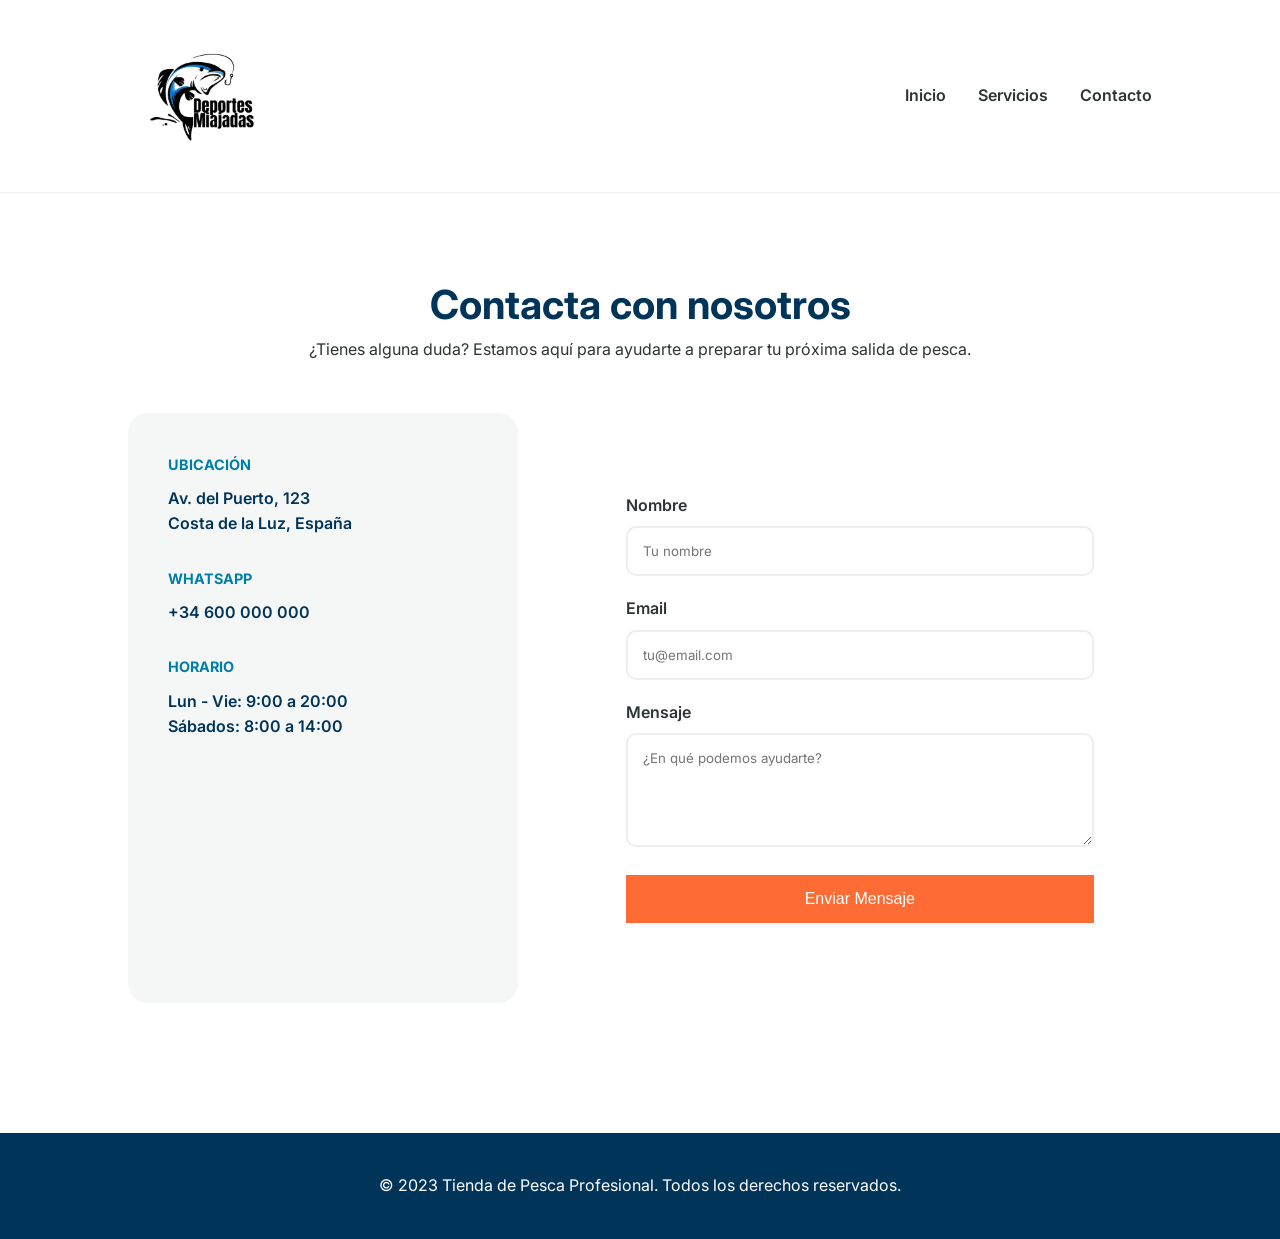
==== views/contacto.html @ b30958ae "Contacto y nac mejorado" ====
<!DOCTYPE html>
<html lang="es">
<head>
    <meta charset="UTF-8">
    <meta name="viewport" content="width=device-width, initial-scale=1.0">
    <title>Contacto | Tienda de Pesca</title>
    <!-- Enlazamos el CSS que está en la carpeta styles -->
    <link rel="stylesheet" href="../styles/styles.css">
    <!-- Fuente moderna desde Google Fonts -->
    <link href="https://fonts.googleapis.com/css2?family=Inter:wght@400;600;800&display=swap" rel="stylesheet">
</head>
<body>

    <div id="nav-placeholder"></div>

    <main class="container">
        <header class="section-header">
            <h1>Contacta con nosotros</h1>
            <p>¿Tienes alguna duda? Estamos aquí para ayudarte a preparar tu próxima salida de pesca.</p>
        </header>

        <div class="contact-grid">
            <!-- Información de la tienda -->
            <aside class="info-card">
                <div class="info-item">
                    <h3>Ubicación</h3>
                    <p>Av. del Puerto, 123<br>Costa de la Luz, España</p>
                </div>
                <div class="info-item">
                    <h3>WhatsApp</h3>
                    <p>+34 600 000 000</p>
                </div>
                <div class="info-item">
                    <h3>Horario</h3>
                    <p>Lun - Vie: 9:00 a 20:00<br>Sábados: 8:00 a 14:00</p>
                </div>
            </aside>

            <!-- Formulario de contacto -->
            <section class="contact-form">
                <form id="formContacto">
                    <div class="form-group">
                        <label for="nombre">Nombre</label>
                        <input type="text" id="nombre" name="nombre" placeholder="Tu nombre" required>
                    </div>

                    <div class="form-group">
                        <label for="email">Email</label>
                        <input type="email" id="email" name="email" placeholder="tu@email.com" required>
                    </div>

                    <div class="form-group">
                        <label for="mensaje">Mensaje</label>
                        <textarea id="mensaje" name="mensaje" rows="5" placeholder="¿En qué podemos ayudarte?" required></textarea>
                    </div>

                    <button type="submit" class="btn-send" id="btnEnviar">
                        Enviar Mensaje
                    </button>
                </form>
                
                <!-- Mensajes de estado -->
                <p id="estadoCarga" style="display:none; margin-top: 1rem; color: var(--secundario); font-weight: 600;">Enviando...</p>
                <p id="estadoExito" style="display:none; margin-top: 1rem; color: green; font-weight: 600;">¡Mensaje enviado! Te responderemos pronto.</p>
            </section>
        </div>
    </main>

    <footer>
        <p>&copy; 2023 Tienda de Pesca Profesional. Todos los derechos reservados.</p>
    </footer>

    <!-- Enlazamos el JavaScript que crearemos para Google Apps Script -->
    <script src="../forms/contact-form.js"></script>
</body>
<script>
    fetch('/views/nav.html') // O la ruta donde esté tu nav.html
        .then(response => response.text())
        .then(data => {
            document.getElementById('nav-placeholder').innerHTML = data;
        });
</script>
</html>
---- styles/styles.css ----
/* =========================================
   VARIABLES Y CONFIGURACIÓN
   ========================================= */
:root {
    --primario: #003459;    /* Azul Marino */
    --secundario: #007ea7;  /* Azul Agua */
    --acento: #ff6b35;      /* Naranja Coral */
    --fondo: #ffffff;
    --gris-claro: #f4f7f6;
    --texto: #2d3436;
    --blanco: #ffffff;
    --transicion: all 0.3s ease;
}

* {
    margin: 0;
    padding: 0;
    box-sizing: border-box;
}

body {
    font-family: 'Inter', sans-serif, Arial;
    color: var(--texto);
    line-height: 1.6;
    background-color: var(--fondo);
}

/* =========================================
   NAVEGACIÓN (Común para ambas páginas)
   ========================================= */
nav {
    display: flex;
    justify-content: space-between;
    align-items: center;
    padding: 1rem 10%;
    background: white;
    position: relative; /* Para que el desplegable se posicione bien */
    border-bottom: 1px solid #eee;
}

.nav-links {
    display: flex;
    align-items: center;
}

.nav-links a {
    text-decoration: none;
    color: var(--texto);
    margin-left: 2rem;
    font-weight: 600;
    transition: 0.3s;
}

.logo {
    display: block;
    width: 200px;         /* Ajusta el ancho de tu logo */
    height: 160px;         /* Ajusta el alto de tu logo */
    background-image: url('../images/logo.png'); /* La ruta es desde el CSS a la imagen */
    background-size: contain;    /* Hace que la imagen quepa sin deformarse */
    background-repeat: no-repeat;
    background-position: left center;
    text-indent: -9999px; /* Esconde el texto para que solo se vea la imagen */
    overflow: hidden;
}

/* =========================================
   INDEX: HERO SECTION
   ========================================= */
.hero {
    height: 60vh;
    background: linear-gradient(rgba(0,0,0,0.5), rgba(0,0,0,0.5)), 
                url('https://images.unsplash.com/photo-1544551763-47a0159c9212?ixlib=rb-1.2.1&auto=format&fit=crop&w=1350&q=80');
    background-size: cover;
    background-position: center;
    display: flex;
    flex-direction: column;
    justify-content: center;
    align-items: center;
    color: white;
    text-align: center;
    padding: 0 20px;
}

.hero h1 {
    font-size: 3.5rem;
    margin-bottom: 1rem;
}

.hero p {
    font-size: 1.2rem;
    margin-bottom: 2rem;
}

/* =========================================
   BOTONES
   ========================================= */
.btn {
    padding: 12px 30px;
    border-radius: 8px;
    text-decoration: none;
    font-weight: bold;
    display: inline-block;
    transition: var(--transicion);
}

.btn-principal, .btn-send {
    background-color: var(--acento);
    color: white;
    border: none;
    cursor: pointer;
}

.btn-principal:hover, .btn-send:hover {
    background-color: #e85a2a;
    transform: translateY(-2px);
}

/* =========================================
   INDEX: SERVICIOS (Grid y Cards)
   ========================================= */
section, .container {
    padding: 80px 10%;
}

.section-title, .section-header {
    text-align: center;
    margin-bottom: 50px;
}

.section-title h2, .section-header h1 {
    font-size: 2.5rem;
    color: var(--primario);
}

.grid {
    display: grid;
    grid-template-columns: repeat(auto-fit, minmax(280px, 1fr));
    gap: 30px;
}

.card {
    background: var(--blanco);
    padding: 40px;
    border-radius: 15px;
    text-align: center;
    box-shadow: 0 10px 30px rgba(0,0,0,0.05);
    transition: var(--transicion);
}

.card:hover {
    transform: translateY(-10px);
}

.card i {
    font-size: 3rem;
    color: var(--secundario);
    margin-bottom: 20px;
}

/* =========================================
   CONTACTO: DISEÑO DE PÁGINA
   ========================================= */
.contact-grid {
    display: grid;
    grid-template-columns: 1fr 1.5fr;
    gap: 50px;
}

.info-card {
    background: var(--gris-claro);
    padding: 40px;
    border-radius: 20px;
}

.info-item {
    margin-bottom: 30px;
}

.info-item h3 {
    color: var(--secundario);
    font-size: 0.9rem;
    text-transform: uppercase;
    margin-bottom: 10px;
}

.info-item p {
    font-weight: 600;
    color: var(--primario);
}

/* FORMULARIO */
.form-group {
    margin-bottom: 20px;
}

label {
    display: block;
    margin-bottom: 8px;
    font-weight: 600;
}

input, textarea {
    width: 100%;
    padding: 15px;
    border: 2px solid #eee;
    border-radius: 10px;
    font-family: inherit;
}

input:focus, textarea:focus {
    outline: none;
    border-color: var(--secundario);
}

.btn-send {
    width: 100%;
    padding: 15px;
    font-size: 1rem;
}

/* =========================================
   FOOTER
   ========================================= */
footer {
    background: var(--primario);
    color: white;
    text-align: center;
    padding: 40px 10%;
    margin-top: 50px;
}

/* =========================================
   RESPONSIVE
   ========================================= */
#menu-check {
    display: none;
}

/* Estilo del botón hamburguesa */
.menu-toggle {
    display: none; /* Oculto en PC */
    font-size: 1.8rem;
    color: var(--primario);
    cursor: pointer;
    user-select: none;
}

/* --- RESPONSIVE (MÓVIL) --- */
@media (max-width: 768px) {
    .menu-toggle {
        display: block; /* Aparece en móvil */
    }

    .nav-links {
        display: none; /* Escondido por defecto */
        flex-direction: column;
        position: absolute;
        top: 100%; /* Justo debajo del nav */
        left: 0;
        width: 100%;
        background: white;
        padding: 20px;
        box-shadow: 0 10px 20px rgba(0,0,0,0.1);
        z-index: 999;
    }

    .nav-links a {
        margin: 10px 0 !important;
        width: 100%;
    }

    /* LA MAGIA: Si el checkbox está marcado, muestra el menú */
    #menu-check:checked ~ .nav-links {
        display: flex;
    }
}
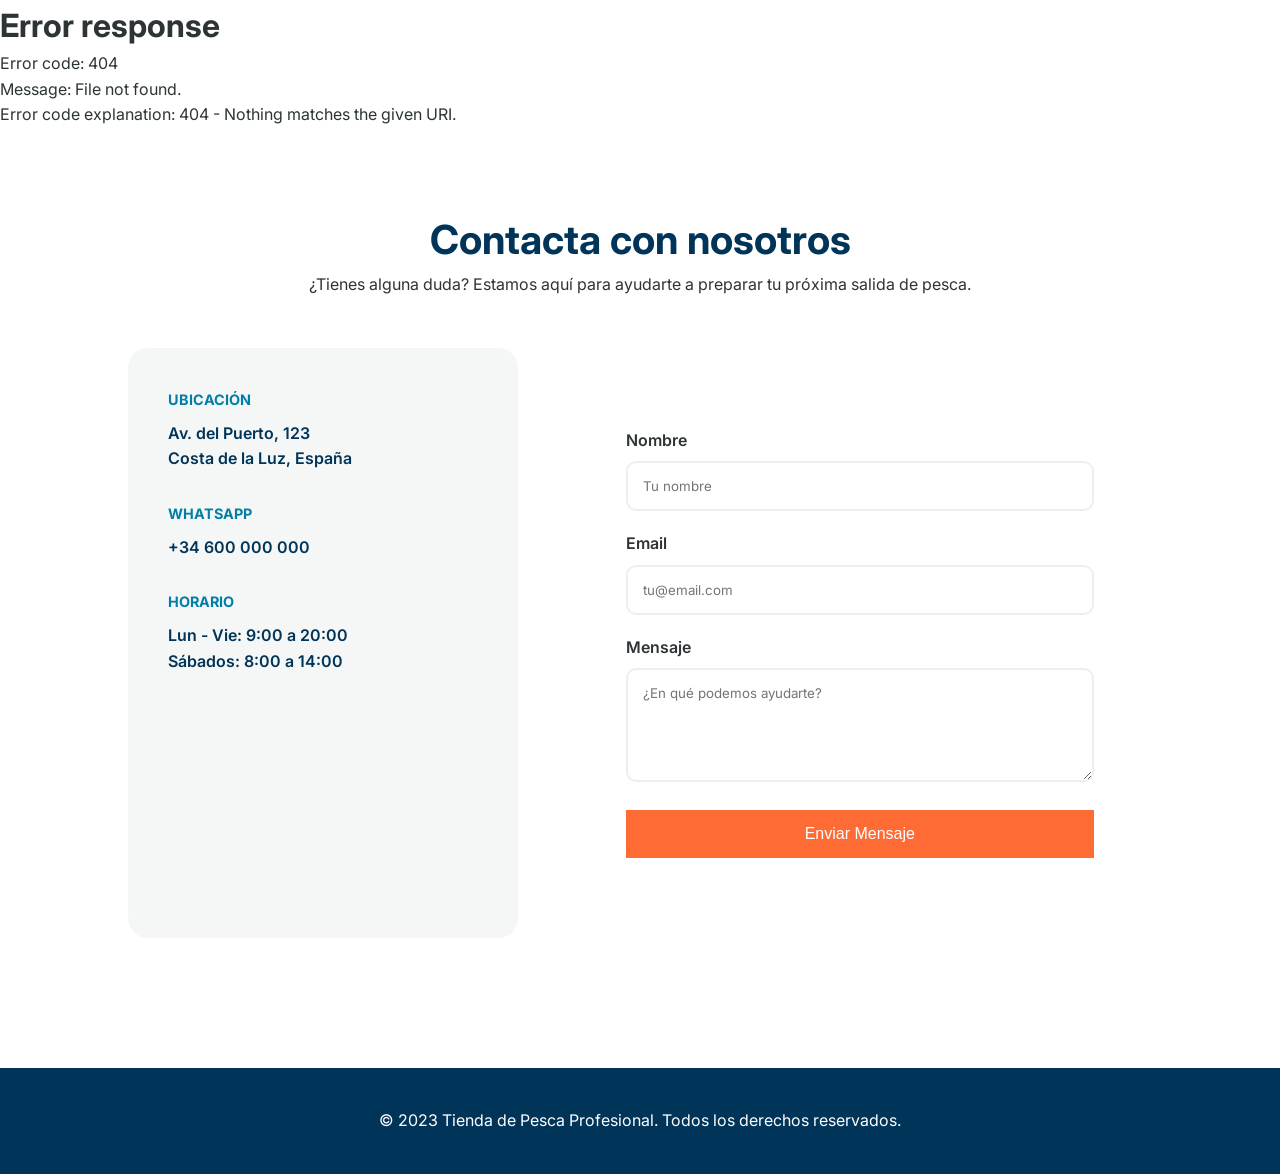
==== commit 9bc7fbff: "Fix ruta nav" ====
--- a/views/contacto.html
+++ b/views/contacto.html
@@ -74,7 +74,7 @@
     <script src="../forms/contact-form.js"></script>
 </body>
 <script>
-    fetch('/views/nav.html') // O la ruta donde esté tu nav.html
+    fetch('views/nav.html') // O la ruta donde esté tu nav.html
         .then(response => response.text())
         .then(data => {
             document.getElementById('nav-placeholder').innerHTML = data;
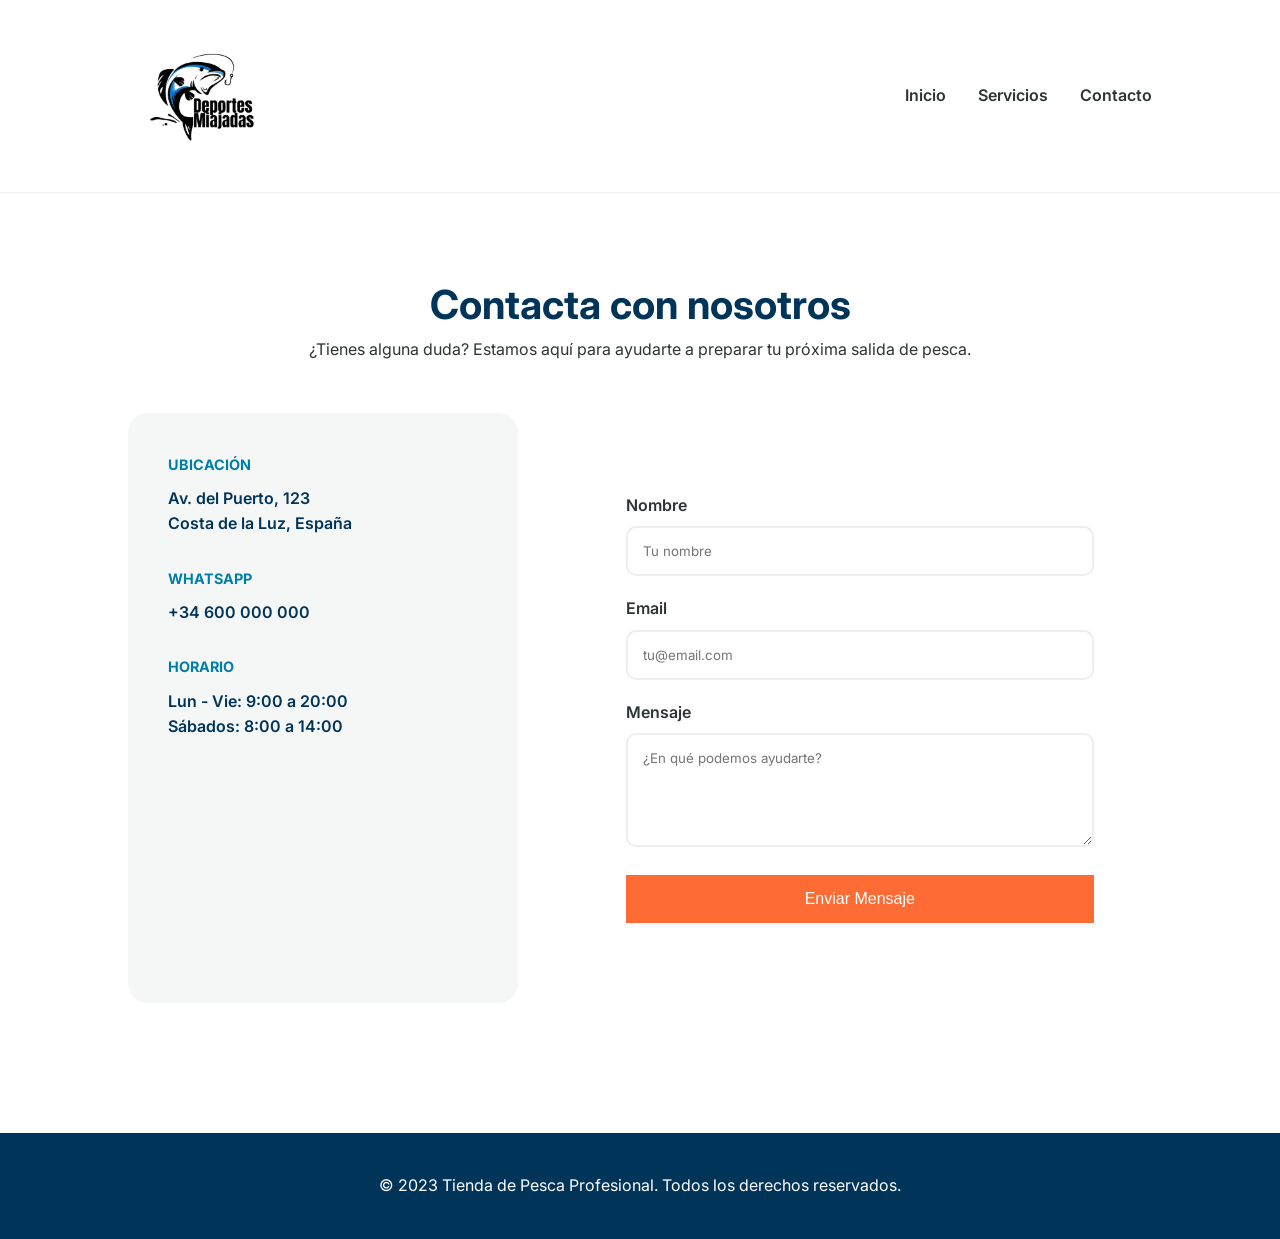
==== commit ddd5b0fb: "fix ruta nav contacto" ====
--- a/views/contacto.html
+++ b/views/contacto.html
@@ -74,7 +74,7 @@
     <script src="../forms/contact-form.js"></script>
 </body>
 <script>
-    fetch('views/nav.html') // O la ruta donde esté tu nav.html
+    fetch('nav.html') // O la ruta donde esté tu nav.html
         .then(response => response.text())
         .then(data => {
             document.getElementById('nav-placeholder').innerHTML = data;
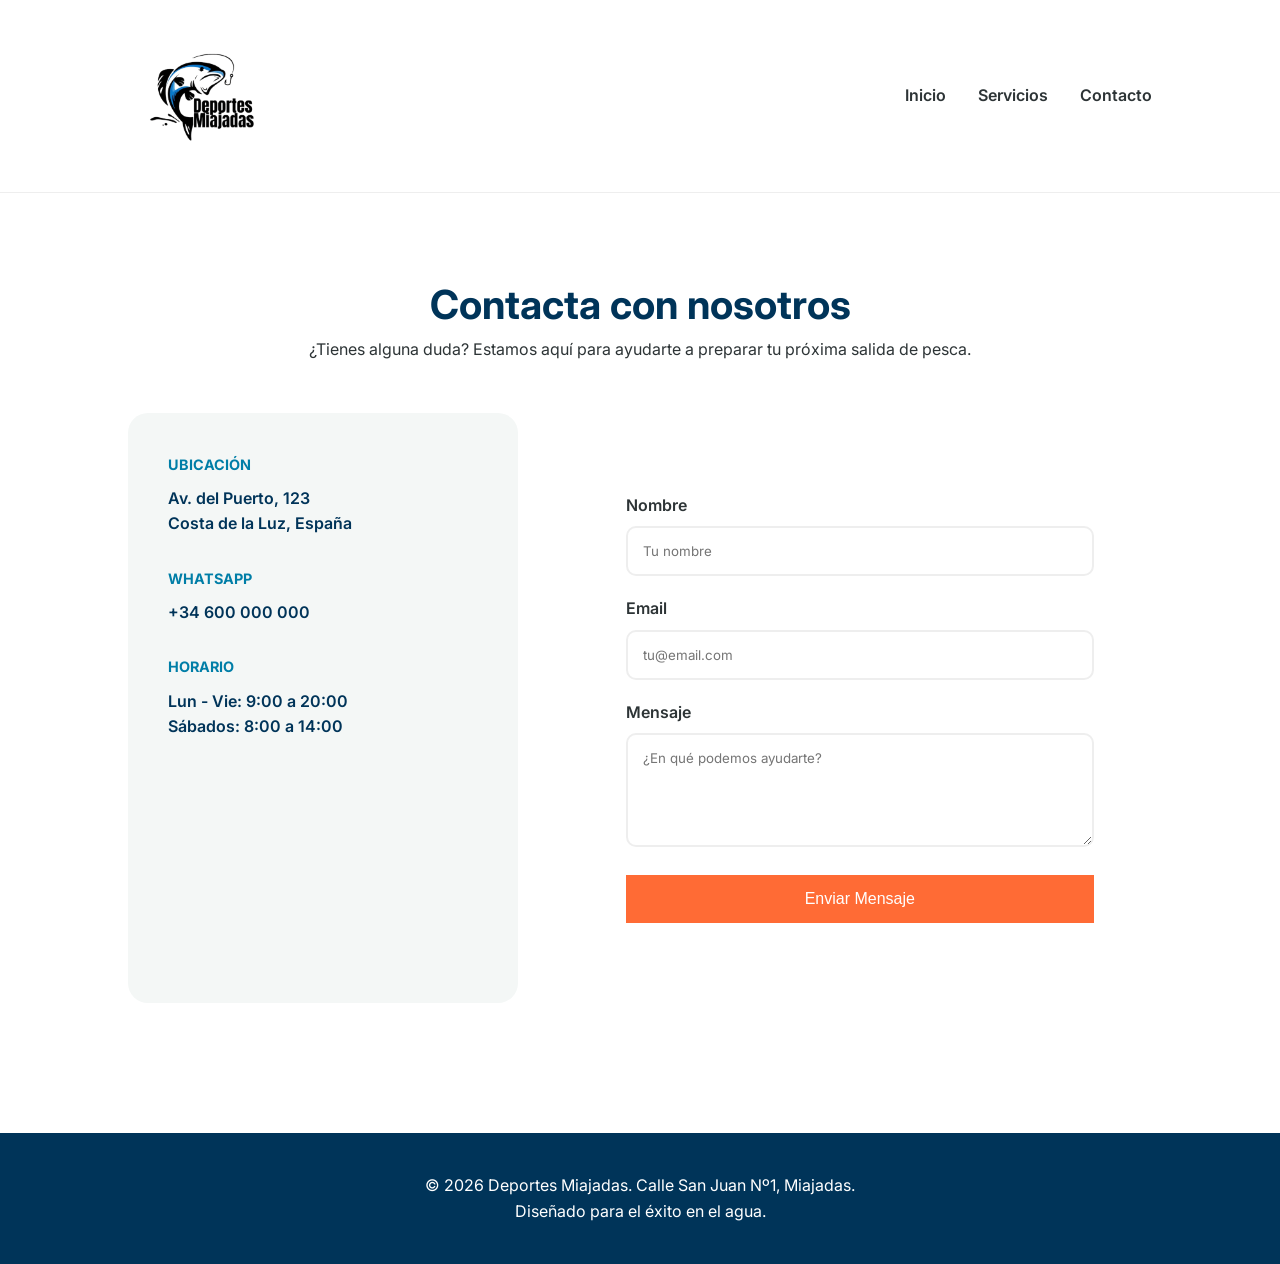
==== commit cea9b385: "Arreglo rutas y footer" ====
--- a/views/contacto.html
+++ b/views/contacto.html
@@ -67,14 +67,15 @@
     </main>
 
     <footer>
-        <p>&copy; 2023 Tienda de Pesca Profesional. Todos los derechos reservados.</p>
+        <p>&copy; 2026 Deportes Miajadas. Calle San Juan Nº1, Miajadas.</p>
+        <p>Diseñado para el éxito en el agua.</p>
     </footer>
 
     <!-- Enlazamos el JavaScript que crearemos para Google Apps Script -->
     <script src="../forms/contact-form.js"></script>
 </body>
 <script>
-    fetch('nav.html') // O la ruta donde esté tu nav.html
+    fetch('/nav.html') // O la ruta donde esté tu nav.html
         .then(response => response.text())
         .then(data => {
             document.getElementById('nav-placeholder').innerHTML = data;
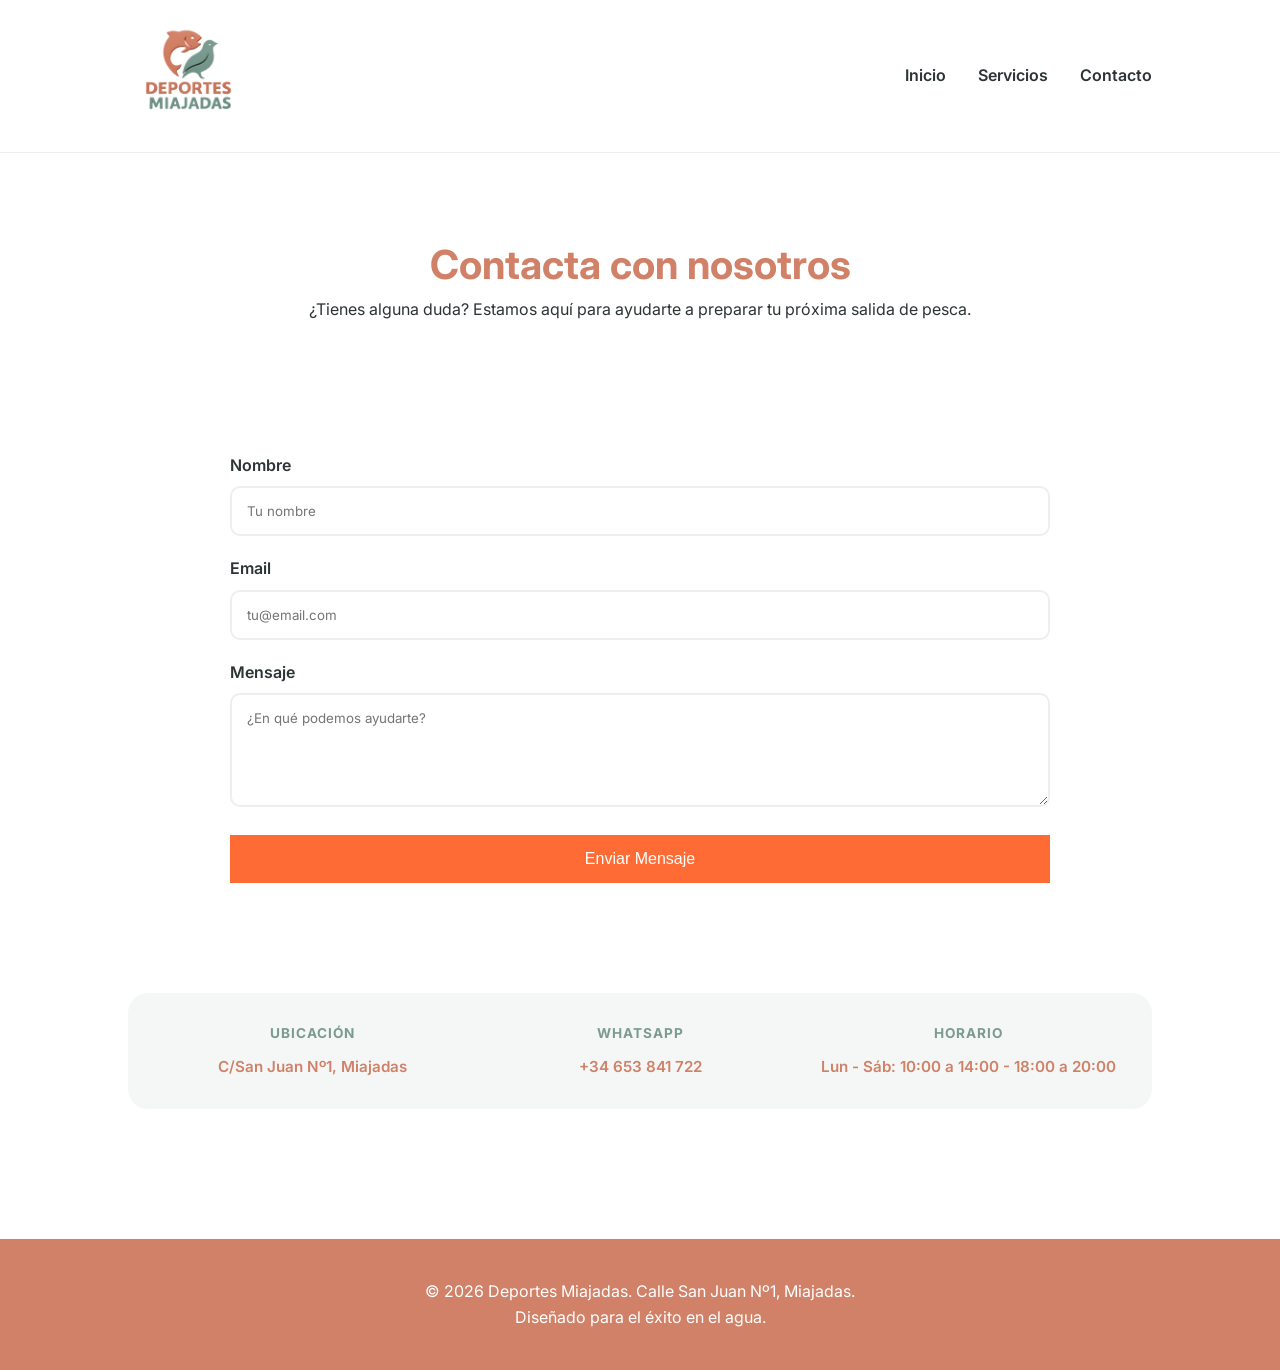
==== commit 8f6955c0: "Corrección de style y cambio Logo" ====
--- a/views/contacto.html
+++ b/views/contacto.html
@@ -11,7 +11,23 @@
 </head>
 <body>
 
-    <div id="nav-placeholder"></div>
+    <nav>
+    <!-- Logo: Subimos un nivel para que el CSS encuentre la imagen -->
+    <a href="../index.html" class="logo">Deportes Miajadas</a>
+
+    <!-- Checkbox hack -->
+    <input type="checkbox" id="menu-check">
+    <label for="menu-check" class="menu-toggle">
+        <i class="fas fa-bars"></i>
+    </label>
+
+    <!-- Enlaces: Usamos ../ para volver atrás -->
+    <div class="nav-links">
+        <a href="../index.html">Inicio</a>
+        <a href="../index.html#servicios">Servicios</a>
+        <a href="contacto.html">Contacto</a>
+    </div>
+</nav>
 
     <main class="container">
         <header class="section-header">
@@ -19,51 +35,51 @@
             <p>¿Tienes alguna duda? Estamos aquí para ayudarte a preparar tu próxima salida de pesca.</p>
         </header>
 
-        <div class="contact-grid">
-            <!-- Información de la tienda -->
-            <aside class="info-card">
-                <div class="info-item">
-                    <h3>Ubicación</h3>
-                    <p>Av. del Puerto, 123<br>Costa de la Luz, España</p>
+        <div class="contact-centered-container">
+        
+        <!-- 1. Formulario arriba -->
+        <section class="contact-form">
+            <form id="formContacto">
+                <div class="form-group">
+                    <label for="nombre">Nombre</label>
+                    <input type="text" id="nombre" name="nombre" placeholder="Tu nombre" required>
                 </div>
-                <div class="info-item">
-                    <h3>WhatsApp</h3>
-                    <p>+34 600 000 000</p>
+
+                <div class="form-group">
+                    <label for="email">Email</label>
+                    <input type="email" id="email" name="email" placeholder="tu@email.com" required>
                 </div>
-                <div class="info-item">
-                    <h3>Horario</h3>
-                    <p>Lun - Vie: 9:00 a 20:00<br>Sábados: 8:00 a 14:00</p>
+
+                <div class="form-group">
+                    <label for="mensaje">Mensaje</label>
+                    <textarea id="mensaje" name="mensaje" rows="5" placeholder="¿En qué podemos ayudarte?" required></textarea>
                 </div>
-            </aside>
 
-            <!-- Formulario de contacto -->
-            <section class="contact-form">
-                <form id="formContacto">
-                    <div class="form-group">
-                        <label for="nombre">Nombre</label>
-                        <input type="text" id="nombre" name="nombre" placeholder="Tu nombre" required>
-                    </div>
+                <button type="submit" class="btn-send" id="btnEnviar">
+                    Enviar Mensaje
+                </button>
+            </form>
+            
+            <p id="estadoCarga" style="display:none; margin-top: 1rem; color: var(--secundario); font-weight: 600; text-align: center;">Enviando...</p>
+            <p id="estadoExito" style="display:none; margin-top: 1rem; color: green; font-weight: 600; text-align: center;">¡Mensaje enviado! Te responderemos pronto.</p>
+        </section>
 
-                    <div class="form-group">
-                        <label for="email">Email</label>
-                        <input type="email" id="email" name="email" placeholder="tu@email.com" required>
-                    </div>
-
-                    <div class="form-group">
-                        <label for="mensaje">Mensaje</label>
-                        <textarea id="mensaje" name="mensaje" rows="5" placeholder="¿En qué podemos ayudarte?" required></textarea>
-                    </div>
-
-                    <button type="submit" class="btn-send" id="btnEnviar">
-                        Enviar Mensaje
-                    </button>
-                </form>
-                
-                <!-- Mensajes de estado -->
-                <p id="estadoCarga" style="display:none; margin-top: 1rem; color: var(--secundario); font-weight: 600;">Enviando...</p>
-                <p id="estadoExito" style="display:none; margin-top: 1rem; color: green; font-weight: 600;">¡Mensaje enviado! Te responderemos pronto.</p>
-            </section>
-        </div>
+        <!-- 2. Información debajo -->
+        <aside class="info-card">
+            <div class="info-item">
+                <h3>Ubicación</h3>
+                <p>C/San Juan Nº1, Miajadas</p>
+            </div>
+            <div class="info-item">
+                <h3>WhatsApp</h3>
+                <p>+34 653 841 722</p>
+            </div>
+            <div class="info-item">
+                <h3>Horario</h3>
+                <p>Lun - Sáb: 10:00 a 14:00 - 18:00 a 20:00</p>
+            </div>
+        </aside>
+    </div>
     </main>
 
     <footer>
--- a/styles/styles.css
+++ b/styles/styles.css
@@ -2,8 +2,8 @@
    VARIABLES Y CONFIGURACIÓN
    ========================================= */
 :root {
-    --primario: #003459;    /* Azul Marino */
-    --secundario: #007ea7;  /* Azul Agua */
+    --primario: #d08167;    /* Azul Marino */
+    --secundario: #7b9b91;  /* Azul Agua */
     --acento: #ff6b35;      /* Naranja Coral */
     --fondo: #ffffff;
     --gris-claro: #f4f7f6;
@@ -54,7 +54,7 @@
 .logo {
     display: block;
     width: 200px;         /* Ajusta el ancho de tu logo */
-    height: 160px;         /* Ajusta el alto de tu logo */
+    height: 120px;         /* Ajusta el alto de tu logo */
     background-image: url('../images/logo.png'); /* La ruta es desde el CSS a la imagen */
     background-size: contain;    /* Hace que la imagen quepa sin deformarse */
     background-repeat: no-repeat;
@@ -68,8 +68,7 @@
    ========================================= */
 .hero {
     height: 60vh;
-    background: linear-gradient(rgba(0,0,0,0.5), rgba(0,0,0,0.5)), 
-                url('https://images.unsplash.com/photo-1544551763-47a0159c9212?ixlib=rb-1.2.1&auto=format&fit=crop&w=1350&q=80');
+    background: linear-gradient(rgba(0,0,0,0.5), rgba(0,0,0,0.5));
     background-size: cover;
     background-position: center;
     display: flex;
@@ -167,25 +166,35 @@
 }
 
 .info-card {
+    display: flex;          /* Activa el modo fila */
+    justify-content: space-around; /* Distribuye el espacio de forma equitativa */
+    align-items: flex-start; /* Alinea los textos arriba */
+    gap: 20px;              /* Espacio de separación entre columnas */
     background: var(--gris-claro);
-    padding: 40px;
+    padding: 30px;
     border-radius: 20px;
-}
-
+    margin-top: 30px;
+    text-align: center;     /* Centra el texto de cada bloque */
+}
+
+/* Cada bloque individual (Ubicación, WhatsApp, Horario) */
 .info-item {
-    margin-bottom: 30px;
+    flex: 1;                /* Hace que todos los bloques midan lo mismo */
+    min-width: 200px;       /* Evita que se aplasten demasiado */
 }
 
 .info-item h3 {
     color: var(--secundario);
-    font-size: 0.9rem;
+    font-size: 0.85rem;
     text-transform: uppercase;
     margin-bottom: 10px;
+    letter-spacing: 1px;
 }
 
 .info-item p {
     font-weight: 600;
     color: var(--primario);
+    font-size: 0.95rem;
 }
 
 /* FORMULARIO */
